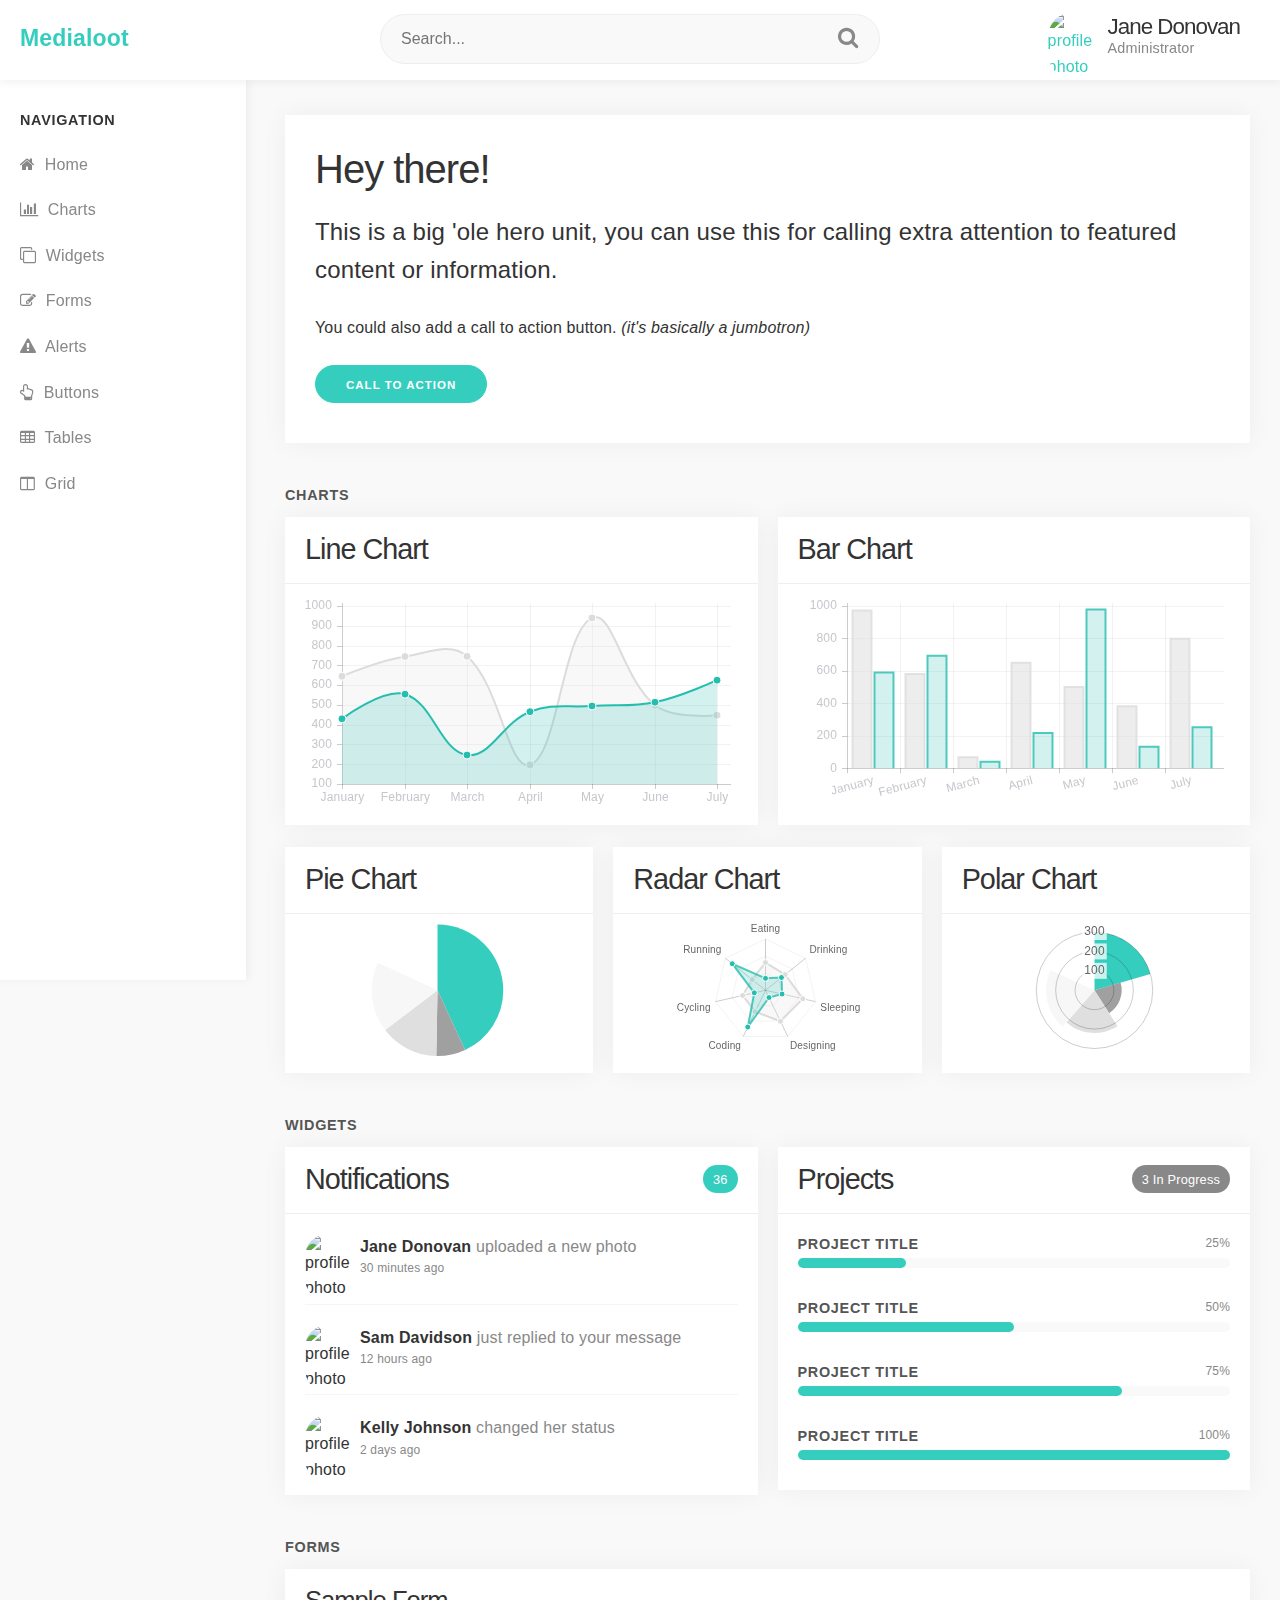
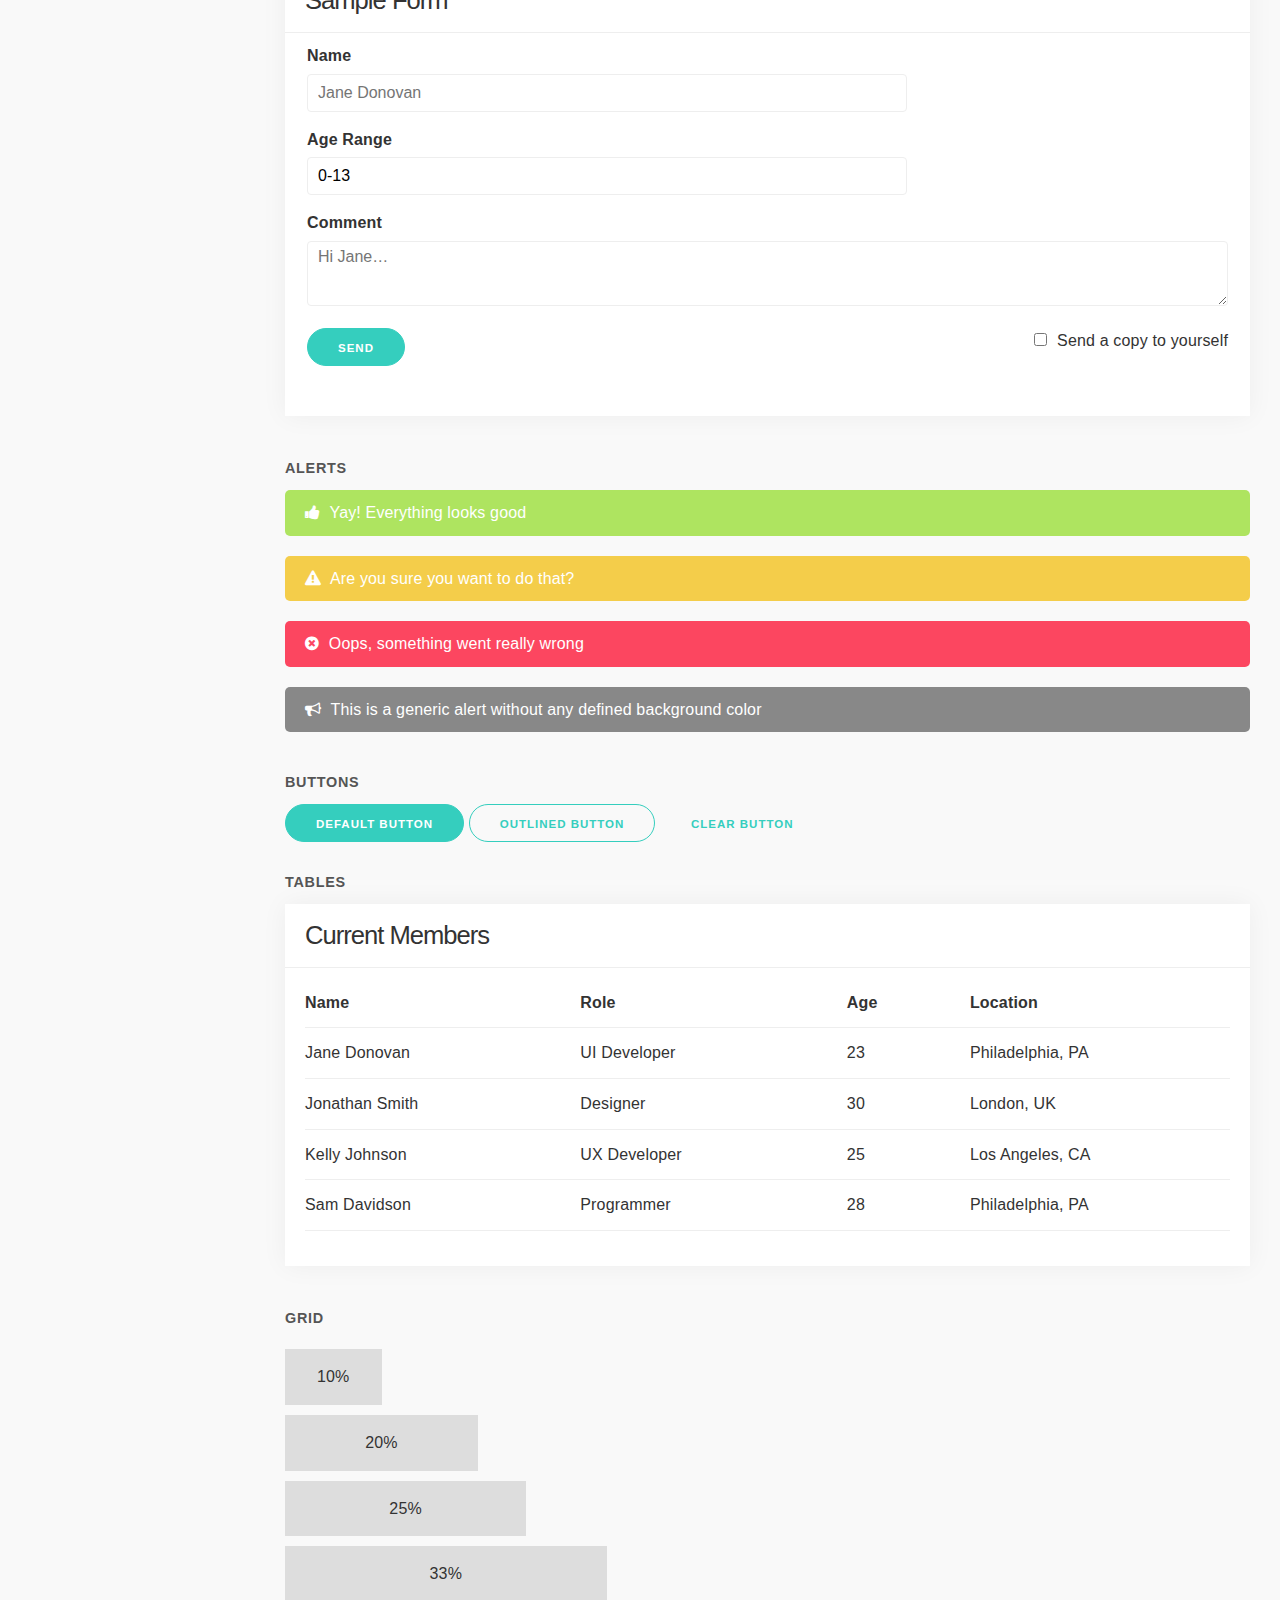
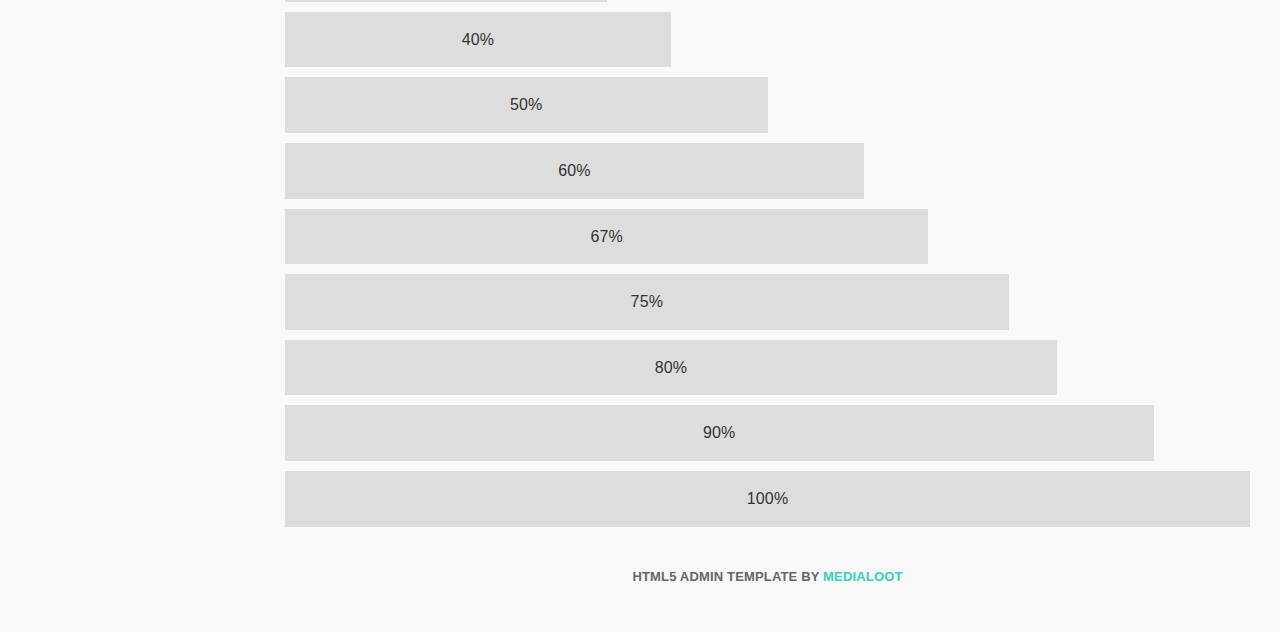
==== src/main/webapp/admin/index.html @ 09a212ef "alterando interface" ====
<!DOCTYPE html>
<html lang="en">
<head>
	<meta charset="utf-8">
	<title>HTML5 Admin Template</title>
	
	<!-- Google Fonts -->
	<link href="https://fonts.googleapis.com/css?family=Montserrat:300,300i,400,400i,500,500i,600,600i,700" rel="stylesheet">
	
	<!-- Template Styles -->
	<link rel="stylesheet" href="css/font-awesome.min.css">
	
	<!-- CSS Reset -->
	<link rel="stylesheet" href="css/normalize.css">
	
	<!-- Milligram CSS minified -->
	<link rel="stylesheet" href="css/milligram.min.css">
	
	<!-- Main Styles -->
	<link rel="stylesheet" href="css/styles.css">
	
	<!--[if lt IE 9]>
	<script src="http://html5shim.googlecode.com/svn/trunk/html5.js"></script>
	<![endif]-->
</head>

<body>
	<div class="navbar">
		<div class="row">
			<div class="column column-30 col-site-title"><a href="#" class="site-title float-left">Medialoot</a></div>
			<div class="column column-40 col-search"><a href="#" class="search-btn fa fa-search"></a>
				<input type="text" name="" value="" placeholder="Search..." />
			</div>
			<div class="column column-30">
				<div class="user-section"><a href="#">
					<img src="http://via.placeholder.com/50x50" alt="profile photo" class="circle float-left profile-photo" width="50" height="auto">
					<div class="username">
						<h4>Jane Donovan</h4>
						<p>Administrator</p>
					</div>
				</a></div>
			</div>
		</div>
	</div>
	<div class="row">
		<div id="sidebar" class="column">
			<h5>Navigation</h5>
			<ul>
				<li><a href="#"><em class="fa fa-home"></em> Home</a></li>
				<li><a href="#charts"><em class="fa fa-bar-chart"></em> Charts</a></li>
				<li><a href="#widgets"><em class="fa fa fa-clone"></em> Widgets</a></li>
				<li><a href="#forms"><em class="fa fa-pencil-square-o"></em> Forms</a></li>
				<li><a href="#alerts"><em class="fa fa-warning"></em> Alerts</a></li>
				<li><a href="#buttons"><em class="fa fa-hand-o-up"></em> Buttons</a></li>
				<li><a href="#tables"><em class="fa fa-table"></em> Tables</a></li>
				<li><a href="#grid"><em class="fa fa-columns"></em> Grid</a></li>
			</ul>
		</div>
		<section id="main-content" class="column column-offset-20">
			<div class="row grid-responsive">
				<div class="column page-heading">
					<div class="large-card">
						<h1>Hey there!</h1>
						<p class="text-large">This is a big 'ole hero unit, you can use this for calling extra attention to featured content or information.</p>
						<p>You could also add a call to action button. <em>(it's basically a jumbotron)</em></p>
						<a class="button">Call to action</a>
					</div>
				</div>
			</div>
			
			<!--Charts-->
			<h5>Charts</h5><a class="anchor" name="charts"></a>
			<div class="row grid-responsive">
				<div class="column column-50">
					<div class="card">
						<div class="card-title">
							<h2>Line Chart</h2>
						</div>
						<div class="card-block">
							<div class="canvas-wrapper">
								<canvas class="chart" id="line-chart" height="auto" width="auto"></canvas>
							</div>
						</div>
					</div>
				</div>
				<div class="column column-50">
					<div class="card">
						<div class="card-title">
							<h2>Bar Chart</h2>
						</div>
						<div class="card-block">
							<div class="canvas-wrapper">
								<canvas class="chart" id="bar-chart" height="auto" width="auto"></canvas>
							</div>
						</div>
					</div>
				</div>
			</div>
			<div class="row grid-responsive">
				<div class="column column-33">
					<div class="card">
						<div class="card-title">
							<h2>Pie Chart</h2>
						</div>
						<div class="card-block">
							<div class="canvas-wrapper">
								<canvas class="chart" id="pie-chart" height="auto" width="auto"></canvas>
							</div>
						</div>
					</div>
				</div>
				<div class="column column-33">
					<div class="card">
						<div class="card-title">
							<h2>Radar Chart</h2>
						</div>
						<div class="card-block">
							<div class="canvas-wrapper">
								<canvas class="chart" id="radar-chart" height="auto" width="auto"></canvas>
							</div>
						</div>
					</div>
				</div>
				<div class="column column-33">
					<div class="card">
						<div class="card-title">
							<h2>Polar Chart</h2>
						</div>
						<div class="card-block">
							<div class="canvas-wrapper">
								<canvas class="chart" id="polar-area-chart" height="auto" width="auto"></canvas>
							</div>
						</div>
					</div>
				</div>
			</div>
			
			<!--Widgets-->
			<h5 class="mt-2">Widgets</h5><a class="anchor" name="widgets"></a>
			<div class="row grid-responsive mt-1">
				<div class="column">
					<div class="card">
						<div class="card-title">
							<h2 class="float-left">Notifications</h2>
							<div class="badge background-primary float-right">36</div>
							<div class="clearfix"></div>
						</div>
						<div class="card-block">
							<div class="mt-1">
								<img src="http://via.placeholder.com/45x45" alt="profile photo" class="circle float-left profile-photo" width="45" height="auto">
								<div class="float-left ml-1">
									<p class="m-0"><strong>Jane Donovan</strong> <span class="text-muted">uploaded a new photo</span></p>
									<p class="text-small text-muted">30 minutes ago</p>
								</div>
								<div class="clearfix"></div>
								<hr class="m-0 mb-2" />
							</div>
							<div class="mt-1">
								<img src="http://via.placeholder.com/45x45" alt="profile photo" class="circle float-left profile-photo" width="45" height="auto">
								<div class="float-left ml-1">
									<p class="m-0"><strong>Sam Davidson</strong> <span class="text-muted">just replied to your message</span></p>
									<p class="text-small text-muted">12 hours ago</p>
								</div>
								<div class="clearfix"></div>
								<hr class="m-0 mb-2" />
							</div>
							<div class="mt-1">
								<img src="http://via.placeholder.com/45x45" alt="profile photo" class="circle float-left profile-photo" width="45" height="auto">
								<div class="float-left ml-1">
									<p class="m-0"><strong>Kelly Johnson</strong> <span class="text-muted">changed her status</span></p>
									<p class="text-small text-muted">2 days ago</p>
								</div>
								<div class="clearfix"></div>
							</div>
						</div>
					</div>
				</div>
				<div class="column">
					<div class="card">
						<div class="card-title">
							<h2 class="float-left">Projects</h2>
							<div class="badge float-right">3 In Progress</div>
							<!--<div class="badge background-success float-right mr-1">5 Complete</div>-->
							<div class="clearfix"></div>
						</div>
						<div class="card-block progress-bars">
							<h5 class="float-left mt-1">Project Title</h5>
							<p class="float-right text-small text-muted mt-1">25%</p>
							<div class="clearfix"></div>
							<div class="progress-bar">
								<div class="progress background-primary" style="width: 25%;"></div>
							</div>
							<h5 class="float-left mt-1">Project Title</h5>
							<p class="float-right text-small text-muted mt-1">50%</p>
							<div class="clearfix"></div>
							<div class="progress-bar">
								<div class="progress background-primary" style="width: 50%;"></div>
							</div>
							<h5 class="float-left mt-1">Project Title</h5>
							<p class="float-right text-small text-muted mt-1">75%</p>
							<div class="clearfix"></div>
							<div class="progress-bar">
								<div class="progress background-primary" style="width: 75%;"></div>
							</div>
							<h5 class="float-left mt-1">Project Title</h5>
							<p class="float-right text-small text-muted mt-1">100%</p>
							<div class="clearfix"></div>
							<div class="progress-bar">
								<div class="progress background-primary" style="width: 100%;"></div>
							</div>
						</div>
					</div>
				</div>
			</div>
			
			<!--Forms-->
			<h5 class="mt-2">Forms</h5><a class="anchor" name="forms"></a>
			<div class="row grid-responsive">
				<div class="column ">
					<div class="card">
						<div class="card-title">
							<h3>Sample Form</h3>
						</div>
						<div class="card-block">
							<form>
								<fieldset>
									<label for="nameField">Name</label>
									<input type="text" placeholder="Jane Donovan" id="nameField">
									<label for="ageRangeField">Age Range</label>
									<select id="ageRangeField">
										<option value="0-13">0-13</option>
										<option value="14-17">14-17</option>
										<option value="18-23">18-23</option>
										<option value="24+">24+</option>
									</select>
									<label for="commentField">Comment</label>
									<textarea placeholder="Hi Jane…" id="commentField"></textarea>
									<div class="float-right">
										<input type="checkbox" id="confirmField">
										<label class="label-inline" for="confirmField">Send a copy to yourself</label>
									</div>
									<input class="button-primary" type="submit" value="Send">
								</fieldset>
							</form>
						</div>
					</div>
				</div>
			</div>
			
			<!--Alerts-->
			<h5 class="mt-2">Alerts</h5><a class="anchor" name="alerts"></a>
			<div class="row grid-responsive">
				<div class="column">
					<div class="alert background-success"><em class="fa fa-thumbs-up"></em> Yay! Everything looks good</div>
					<div class="alert background-warning"><em class="fa fa-warning"></em> Are you sure you want to do that?</div>
					<div class="alert background-danger"><em class="fa fa-times-circle"></em> Oops, something went really wrong</div>
					<div class="alert"><em class="fa fa-bullhorn"></em> This is a generic alert without any defined background color</div>
				</div>
			</div>
			
			<!--Buttons-->
			<h5 class="mt-2">Buttons</h5><a class="anchor" name="buttons"></a>
			<div class="row grid-responsive">
				<div class="column">
					<!-- Default Button -->
					<a class="button" href="#">Default Button</a>
					
					<!-- Outlined Button -->
					<button class="button button-outline">Outlined Button</button>
					
					<!-- Clear Button -->
					<input class="button button-clear" type="submit" value="Clear Button">
				</div>
			</div>
			
			<!--Tables-->
			<h5 class="mt-2">Tables</h5><a class="anchor" name="tables"></a>
			<div class="row grid-responsive">
				<div class="column ">
					<div class="card">
						<div class="card-title">
							<h3>Current Members</h3>
						</div>
						<div class="card-block">
							<table>
								<thead>
									<tr>
										<th>Name</th>
										<th>Role</th>
										<th>Age</th>
										<th>Location</th>
									</tr>
								</thead>
								<tbody>
									<tr>
										<td>Jane Donovan</td>
										<td>UI Developer</td>
										<td>23</td>
										<td>Philadelphia, PA</td>
									</tr>
									<tr>
										<td>Jonathan Smith</td>
										<td>Designer</td>
										<td>30</td>
										<td>London, UK</td>
									</tr>
									<tr>
										<td>Kelly Johnson</td>
										<td>UX Developer</td>
										<td>25</td>
										<td>Los Angeles, CA</td>
									</tr>
									<tr>
										<td>Sam Davidson</td>
										<td>Programmer</td>
										<td>28</td>
										<td>Philadelphia, PA</td>
									</tr>
								</tbody>
							</table>
						</div>
					</div>
				</div>
			</div>
			
			<!--Grid-->
			<h5 class="mt-2">Grid</h5><a class="anchor" name="grid"></a>
			<div class="grid-example mt-2">
				<div class="row">
					<div class="column column-10">10%</div>
				</div>
				<div class="row">
					<div class="column column-20">20%</div>
				</div>
				<div class="row">
					<div class="column column-25">25%</div>
				</div>
				<div class="row">
					<!-- .column-33 or .column-34 both work for 1/3 column width -->
					<div class="column column-33">33%</div>
				</div>
				<div class="row">
					<div class="column column-40">40%</div>
				</div>
				<div class="row">
					<div class="column column-50">50%</div>
				</div>
				<div class="row">
					<div class="column column-60">60%</div>
				</div>
				<div class="row">
					<!-- .column-66 or .column-67 both work for 2/3 column width -->
					<div class="column column-67">67%</div>
				</div>
				<div class="row">
					<div class="column column-75">75%</div>
				</div>
				<div class="row">
					<div class="column column-80">80%</div>
				</div>
				<div class="row">
					<div class="column column-90">90%</div>
				</div>
				<div class="row">
					<div class="column">100%</div>
				</div>
			</div>
			<p class="credit">HTML5 Admin Template by <a href="https://www.medialoot.com">Medialoot</a></p>
		</section>
	</div>
	
	<script src="js/chart.min.js"></script>
	<script src="js/chart-data.js"></script>
	<script>
	window.onload = function () {
		var chart1 = document.getElementById("line-chart").getContext("2d");
		window.myLine = new Chart(chart1).Line(lineChartData, {
		responsive: true,
		scaleLineColor: "rgba(0,0,0,.2)",
		scaleGridLineColor: "rgba(0,0,0,.05)",
		scaleFontColor: "#c5c7cc"
		});
		var chart2 = document.getElementById("bar-chart").getContext("2d");
		window.myBar = new Chart(chart2).Bar(barChartData, {
		responsive: true,
		scaleLineColor: "rgba(0,0,0,.2)",
		scaleGridLineColor: "rgba(0,0,0,.05)",
		scaleFontColor: "#c5c7cc"
		});
		var chart4 = document.getElementById("pie-chart").getContext("2d");
		window.myPie = new Chart(chart4).Pie(pieData, {
		responsive: true,
		segmentShowStroke: false
		});
		var chart5 = document.getElementById("radar-chart").getContext("2d");
		window.myRadarChart = new Chart(chart5).Radar(radarData, {
		responsive: true,
		scaleLineColor: "rgba(0,0,0,.05)",
		angleLineColor: "rgba(0,0,0,.2)"
		});
		var chart6 = document.getElementById("polar-area-chart").getContext("2d");
		window.myPolarAreaChart = new Chart(chart6).PolarArea(polarData, {
		responsive: true,
		scaleLineColor: "rgba(0,0,0,.2)",
		segmentShowStroke: false
		});
	};
	</script>			

</body>
</html>
---- src/main/webapp/admin/css/styles.css ----
body {
  background: #f9f9f9;
  height: 100%;
  width: 100%;
  overflow-x: hidden;
  font-size: 1.6em;
  font-family: "Open Sans", "Helvetica Neue", Helvetica, Arial, sans-serif;
  color: #333; }

h1, h2, h3, h4, h5, h6 {
  font-weight: 500;
  letter-spacing: -.1rem;
  margin-bottom: 2.0rem;
  margin-top: 0; }

h1 {
  font-size: 2.5em; }

h2 {
  font-size: 1.8em; }

h3 {
  font-size: 1.6em; }

h4 {
  font-size: 1.4em; }

h5, h6 {
  color: #555;
  text-transform: uppercase;
  font-size: 0.9em;
  letter-spacing: .05em;
  font-weight: 600;
  margin-bottom: 1rem; }

h6 {
  color: #888;
  font-size: 0.8em; }

p.text-large {
  font-size: 1.5em; }

p.text-small {
  font-size: 0.75em; }

.text-uppercase {
  text-transform: uppercase; }

.text-left {
  text-align: left; }

.text-center {
  text-align: center; }

.text-right {
  text-align: right; }

a {
  color: #35cebe; }

a:focus, a:hover {
  color: #25beae; }

.text-muted {
  color: #888; }

hr {
  border: 0;
  border-top: 0.1rem solid #f4f5f6;
  margin: 3.0rem 0; }

.circle {
  border-radius: 499rem; }

td, th {
  border-bottom: 0.1rem solid #eee; }

/*For demo purposes only*/
a.anchor {
  display: block;
  position: relative;
  top: -140px;
  visibility: hidden; }

.grid-example {
  margin-left: 1rem;
  margin-right: 1rem; }
  .grid-example .column {
    background: #ddd;
    text-align: center;
    padding-top: 15px;
    padding-bottom: 15px;
    margin-bottom: 10px; }

.credit {
  text-align: center;
  margin-top: 30px;
  color: #666;
  font-size: 13px;
  font-weight: bold;
  text-transform: uppercase; }

/*Margins*/
.m-0 {
  margin: 0; }

.mt-1 {
  margin-top: 1rem; }

.mr-1 {
  margin-right: 1rem; }

.mb-1 {
  margin-bottom: 1rem; }

.ml-1 {
  margin-left: 1rem; }

.mt-2 {
  margin-top: 2rem; }

.mr-2 {
  margin-right: 2rem; }

.mb-2 {
  margin-bottom: 2rem; }

.ml-2 {
  margin-left: 2rem; }

.mt-3 {
  margin-top: 3rem; }

.mr-3 {
  margin-right: 3rem; }

.mb-3 {
  margin-bottom: 3rem; }

.ml-3 {
  margin-left: 3rem; }

/*Forms Elements & Buttons*/
input[type='email'], input[type='number'], input[type='password'], input[type='search'], input[type='tel'], input[type='text'], input[type='url'], textarea, select {
  border: 1px solid #f9f9f9 !important; }

input[type='email']:focus, input[type='number']:focus, input[type='password']:focus, input[type='search']:focus, input[type='tel']:focus, input[type='text']:focus, input[type='url']:focus, textarea:focus, select:focus {
  border: 1px solid #35cebe !important; }

.button, button, input[type='button'], input[type='reset'], input[type='submit'] {
  background-color: #35cebe;
  border: 0.1rem solid #35cebe;
  border-radius: 499rem;
  font-size: 1.15rem; }

.button:focus, .button:hover, button:focus, button:hover, input[type='button']:focus, input[type='button']:hover, input[type='reset']:focus, input[type='reset']:hover, input[type='submit']:focus, input[type='submit']:hover {
  background-color: #333;
  border-color: #333;
  color: #fff;
  outline: 0; }

.button[disabled], button[disabled], input[type='button'][disabled], input[type='reset'][disabled], input[type='submit'][disabled] {
  cursor: default;
  opacity: .5; }

.button[disabled]:focus, .button[disabled]:hover, button[disabled]:focus, button[disabled]:hover, input[type='button'][disabled]:focus, input[type='button'][disabled]:hover, input[type='reset'][disabled]:focus, input[type='reset'][disabled]:hover, input[type='submit'][disabled]:focus, input[type='submit'][disabled]:hover {
  background-color: #35cebe;
  border-color: #35cebe; }

.button.button-outline, button.button-outline, input[type='button'].button-outline, input[type='reset'].button-outline, input[type='submit'].button-outline {
  background-color: transparent;
  color: #35cebe; }

.button.button-outline:focus, .button.button-outline:hover, button.button-outline:focus, button.button-outline:hover, input[type='button'].button-outline:focus, input[type='button'].button-outline:hover, input[type='reset'].button-outline:focus, input[type='reset'].button-outline:hover, input[type='submit'].button-outline:focus, input[type='submit'].button-outline:hover {
  background-color: transparent;
  border-color: #333;
  color: #333; }

.button.button-outline[disabled]:focus, .button.button-outline[disabled]:hover, button.button-outline[disabled]:focus, button.button-outline[disabled]:hover, input[type='button'].button-outline[disabled]:focus, input[type='button'].button-outline[disabled]:hover, input[type='reset'].button-outline[disabled]:focus, input[type='reset'].button-outline[disabled]:hover, input[type='submit'].button-outline[disabled]:focus, input[type='submit'].button-outline[disabled]:hover {
  border-color: inherit;
  color: #35cebe; }

.button.button-clear, button.button-clear, input[type='button'].button-clear, input[type='reset'].button-clear, input[type='submit'].button-clear {
  background-color: transparent;
  border-color: transparent;
  color: #35cebe; }

.button.button-clear:focus, .button.button-clear:hover, button.button-clear:focus, button.button-clear:hover, input[type='button'].button-clear:focus, input[type='button'].button-clear:hover, input[type='reset'].button-clear:focus, input[type='reset'].button-clear:hover, input[type='submit'].button-clear:focus, input[type='submit'].button-clear:hover {
  background-color: transparent;
  border-color: transparent;
  color: #333; }

.button.button-clear[disabled]:focus, .button.button-clear[disabled]:hover, button.button-clear[disabled]:focus, button.button-clear[disabled]:hover, input[type='button'].button-clear[disabled]:focus, input[type='button'].button-clear[disabled]:hover, input[type='reset'].button-clear[disabled]:focus, input[type='reset'].button-clear[disabled]:hover, input[type='submit'].button-clear[disabled]:focus, input[type='submit'].button-clear[disabled]:hover {
  color: #35cebe; }

input[type='email'], input[type='number'], input[type='password'], input[type='search'], input[type='tel'], input[type='text'], input[type='url'], textarea, select {
  border: 0.1rem solid #eee !important;
  border-radius: .4rem;
  box-shadow: none; }

input[type='email'], input[type='number'], input[type='password'], input[type='search'], input[type='tel'], input[type='text'], input[type='url'], select {
  max-width: 60rem; }

input[type='email']:focus, input[type='number']:focus, input[type='password']:focus, input[type='search']:focus, input[type='tel']:focus, input[type='text']:focus, input[type='url']:focus, textarea:focus, select:focus {
  border-color: #35cebe;
  outline: 0; }

select {
  background: url('data:image/svg+xml;utf8,<svg xmlns="http://www.w3.org/2000/svg" height="14" viewBox="0 0 29 14" width="29"><path fill="#eeeeee" d="M9.37727 3.625l5.08154 6.93523L19.54036 3.625"/></svg>') center right no-repeat;
  padding-right: 3.0rem; }

select:focus {
  background-image: url('data:image/svg+xml;utf8,<svg xmlns="http://www.w3.org/2000/svg" height="14" viewBox="0 0 29 14" width="29"><path fill="#f02563" d="M9.37727 3.625l5.08154 6.93523L19.54036 3.625"/></svg>'); }

.navbar {
  position: fixed;
  z-index: 1;
  width: 100%;
  background: #fff;
  height: 80px;
  padding: 20px 0;
  box-shadow: 0px 3px 8px rgba(0, 0, 0, 0.05); }
  .navbar a.site-title {
    color: #222;
    color: #35cebe;
    font-size: 2.3rem;
    font-weight: bold;
    display: block;
    margin: 0 20px 10px 20px; }
  .navbar .col-search {
    position: relative; }
    .navbar .col-search .search-btn {
      font-size: 22px;
      color: #888;
      position: absolute;
      top: 6px;
      right: 42px; }
    .navbar .col-search .search-btn:hover {
      color: #333; }
  .navbar input[type=text] {
    margin-top: -.6rem;
    margin-left: -1rem;
    padding-left: 2rem;
    background: #f9f9f9;
    border-radius: 499rem;
    border: none;
    height: 50px; }

#sidebar {
  position: fixed;
  z-index: 0;
  width: 20% !important;
  background: #fff;
  padding: 10px 30px !important;
  box-shadow: 3px 0px 8px rgba(0, 0, 0, 0.05);
  margin-top: 80px;
  height: 100%; }
  #sidebar h1, #sidebar h2, #sidebar h3, #sidebar h4, #sidebar h5, #sidebar h6 {
    color: #333;
    margin-top: 20px;
    margin-bottom: 0; }
  #sidebar ul {
    margin-top: 10px;
    margin-left: -20px;
    margin-right: -30px; }
    #sidebar ul li {
      list-style: none;
      margin: 0;
      padding: 0; }
      #sidebar ul li a {
        display: block;
        padding: 10px 20px;
        color: #888; }
        #sidebar ul li a .fa {
          margin-right: 5px; }
      #sidebar ul li a:hover {
        color: #35cebe;
        background-color: #f9f9f9; }

#main-content {
  width: 80% !important;
  padding: 20px 3.5rem !important;
  margin-top: 95px;
  margin-right: 12px; }
  #main-content .page-heading {
    margin-bottom: 20px; }

.card {
  background: #fff;
  box-shadow: 0px 0px 25px rgba(0, 0, 0, 0.05);
  margin-bottom: 2.2rem; }
  .card .canvas-wrapper {
    width: 98%; }
  .card .card-title {
    border-bottom: 1px solid #eee;
    padding: 15px 20px; }
    .card .card-title h1, .card .card-title h2, .card .card-title h3, .card .card-title h4, .card .card-title h5, .card .card-title h6 {
      margin: 0;
      padding: 0; }
    .card .card-title .badge {
      margin-top: 3px; }
  .card .card-block {
    padding: 10px 20px; }

.large-card {
  background: #fff;
  padding: 30px;
  box-shadow: 0px 0px 25px rgba(0, 0, 0, 0.05);
  margin-bottom: 2.2rem; }

.user-section {
  margin-top: -8px;
  margin-right: 40px; }
  .user-section a {
    float: right; }
  .user-section img {
    margin-right: 10px;
    float: left; }
  .user-section .username {
    color: #333;
    float: right;
    text-align: left; }
    .user-section .username h4 {
      margin-bottom: -.5rem; }
    .user-section .username p {
      color: #888;
      font-size: .9em; }

.alert {
  padding: 10px 20px;
  border-radius: .5rem;
  margin-bottom: 20px;
  color: #fff;
  background-color: #888; }
  .alert .fa {
    margin-right: 5px; }

.badge {
  padding: 5px 10px;
  border-radius: 499px;
  color: #fff;
  font-size: .8em;
  height: 28px;
  min-width: 28px;
  text-align: center;
  background-color: #888; }

.background-primary {
  background: #35cebe; }

.background-success {
  background: #aee460; }

.background-warning {
  background: #f4cd4a; }

.background-danger {
  background: #fc4660; }

.progress-bar {
  display: block;
  background: #f9f9f9;
  height: 10px;
  border-radius: 499rem;
  margin-bottom: 20px;
  margin-top: -20px; }
  .progress-bar .progress {
    display: block;
    height: 10px;
    border-radius: 499rem; }

/* Mobile */
@media (max-width: 640px) {
  .row, .row.grid-responsive {
    flex-direction: column; }

  .row.grid-responsive .column,
  .row.grid-responsive .column.column-10,
  .row.grid-responsive .column.column-20,
  .row.grid-responsive .column.column-25,
  .row.grid-responsive .column.column-33,
  .row.grid-responsive .column.column-40,
  .row.grid-responsive .column.column-50,
  .row.grid-responsive .column.column-60,
  .row.grid-responsive .column.column-66,
  .row.grid-responsive .column.column-67,
  .row.grid-responsive .column.column-75,
  .row.grid-responsive .column.column-80,
  .row.grid-responsive .column.column-90,
  .row.grid-responsive .column.column-100 {
    display: block;
    width: 100%;
    max-width: 100%; }

  .navbar {
    height: auto;
    position: static; }
    .navbar .user-section {
      text-align: left; }
    .navbar .row .column,
    .navbar .row .column.column-10,
    .navbar .row .column.column-20,
    .navbar .row .column.column-25,
    .navbar .row .column.column-33,
    .navbar .row .column.column-40,
    .navbar .row .column.column-50,
    .navbar .row .column.column-60,
    .navbar .row .column.column-66,
    .navbar .row .column.column-67,
    .navbar .row .column.column-75,
    .navbar .row .column.column-80,
    .navbar .row .column.column-90,
    .navbar .row .column.column-100 {
      width: 100%;
      max-width: 100%;
      padding: 0 20px; }
    .navbar a.site-title {
      margin-left: 0; }
    .navbar .col-search .search-btn {
      top: 12px; }
    .navbar input[type=text] {
      margin: 0; }

  #sidebar {
    position: static;
    width: 100% !important;
    padding: 10px 20px !important;
    margin: 0;
    height: auto;
    left: 0; }

  #main-content {
    width: 100% !important;
    display: block !important;
    margin: 0;
    padding: 1.5rem !important; }

  .card .card-title, .card .card-block {
    padding: 10px 15px; }

  .user-section {
    display: none; } }
/* Tablet */
@media (min-width: 640px) and (max-width: 768px) {
  #sidebar {
    width: 30% !important; }

  #main-content {
    width: 70% !important;
    margin-left: 30%; }

  .navbar .row .column,
  .navbar .row .column.column-10,
  .navbar .row .column.column-20,
  .navbar .row .column.column-25,
  .navbar .row .column.column-33,
  .navbar .row .column.column-40,
  .navbar .row .column.column-50,
  .navbar .row .column.column-60,
  .navbar .row .column.column-66,
  .navbar .row .column.column-67,
  .navbar .row .column.column-75,
  .navbar .row .column.column-80,
  .navbar .row .column.column-90,
  .navbar .row .column.column-100 {
    width: 50%;
    max-width: 50%; }
  .navbar .site-title {
    font-size: 18px !important;
    padding-top: 5px; }

  .row.grid-responsive {
    flex-direction: column; }

  .row.grid-responsive .column,
  .row.grid-responsive .column.column-10,
  .row.grid-responsive .column.column-20,
  .row.grid-responsive .column.column-25,
  .row.grid-responsive .column.column-33,
  .row.grid-responsive .column.column-40,
  .row.grid-responsive .column.column-50,
  .row.grid-responsive .column.column-60,
  .row.grid-responsive .column.column-66,
  .row.grid-responsive .column.column-67,
  .row.grid-responsive .column.column-75,
  .row.grid-responsive .column.column-80,
  .row.grid-responsive .column.column-90,
  .row.grid-responsive .column.column-100 {
    display: block;
    width: 100%;
    max-width: 100%; }

  .card .canvas-wrapper {
    width: 90%; }

  .user-section {
    margin-right: 20px; }
    .user-section .username {
      display: none; } }
@media (min-width: 768px) and (max-width: 960px) {
  .row.grid-responsive {
    flex-direction: column; }

  .row.grid-responsive .column,
  .row.grid-responsive .column.column-10,
  .row.grid-responsive .column.column-20,
  .row.grid-responsive .column.column-25,
  .row.grid-responsive .column.column-33,
  .row.grid-responsive .column.column-40,
  .row.grid-responsive .column.column-50,
  .row.grid-responsive .column.column-60,
  .row.grid-responsive .column.column-66,
  .row.grid-responsive .column.column-67,
  .row.grid-responsive .column.column-75,
  .row.grid-responsive .column.column-80,
  .row.grid-responsive .column.column-90,
  .row.grid-responsive .column.column-100 {
    display: block;
    width: 100%;
    max-width: 100%; }

  #sidebar {
    width: 30% !important; }

  #main-content {
    width: 70% !important;
    margin-left: 30%; }

  .card .canvas-wrapper {
    width: 95%; }

  .user-section {
    margin-right: 20px; }
    .user-section .username {
      display: none; } }
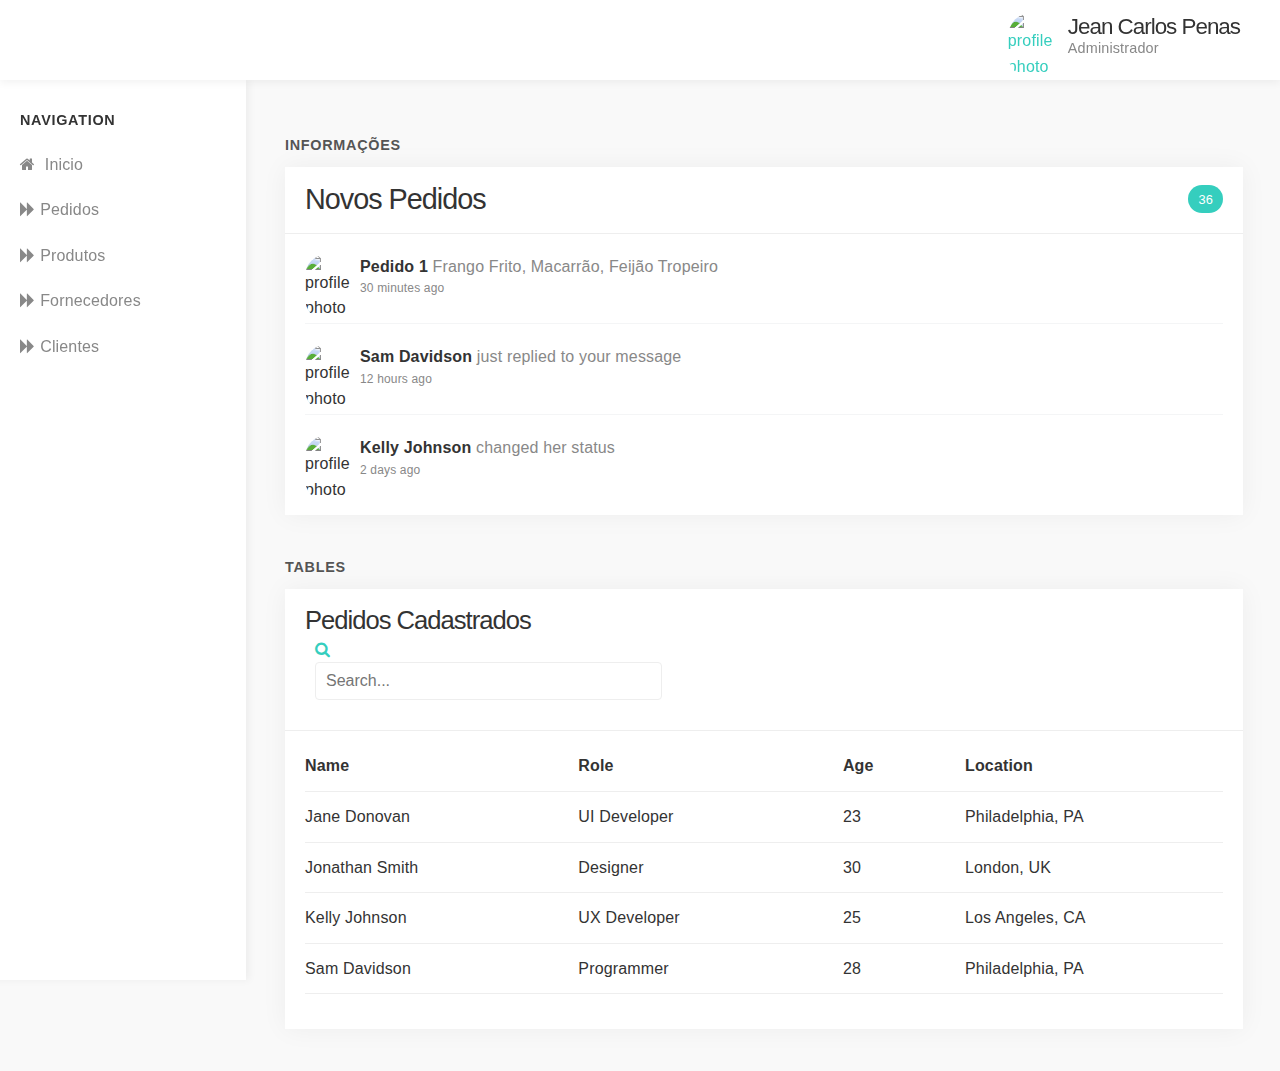
==== commit e6e883d3: "alteração de template" ====
--- a/src/main/webapp/admin/index.html
+++ b/src/main/webapp/admin/index.html
@@ -1,411 +1,412 @@
 <!DOCTYPE html>
 <html lang="en">
-<head>
-	<meta charset="utf-8">
-	<title>HTML5 Admin Template</title>
-	
-	<!-- Google Fonts -->
-	<link href="https://fonts.googleapis.com/css?family=Montserrat:300,300i,400,400i,500,500i,600,600i,700" rel="stylesheet">
-	
-	<!-- Template Styles -->
-	<link rel="stylesheet" href="css/font-awesome.min.css">
-	
-	<!-- CSS Reset -->
-	<link rel="stylesheet" href="css/normalize.css">
-	
-	<!-- Milligram CSS minified -->
-	<link rel="stylesheet" href="css/milligram.min.css">
-	
-	<!-- Main Styles -->
-	<link rel="stylesheet" href="css/styles.css">
-	
-	<!--[if lt IE 9]>
-	<script src="http://html5shim.googlecode.com/svn/trunk/html5.js"></script>
-	<![endif]-->
-</head>
-
-<body>
-	<div class="navbar">
-		<div class="row">
-			<div class="column column-30 col-site-title"><a href="#" class="site-title float-left">Medialoot</a></div>
-			<div class="column column-40 col-search"><a href="#" class="search-btn fa fa-search"></a>
-				<input type="text" name="" value="" placeholder="Search..." />
-			</div>
-			<div class="column column-30">
-				<div class="user-section"><a href="#">
-					<img src="http://via.placeholder.com/50x50" alt="profile photo" class="circle float-left profile-photo" width="50" height="auto">
-					<div class="username">
-						<h4>Jane Donovan</h4>
-						<p>Administrator</p>
-					</div>
-				</a></div>
-			</div>
-		</div>
-	</div>
-	<div class="row">
-		<div id="sidebar" class="column">
-			<h5>Navigation</h5>
-			<ul>
-				<li><a href="#"><em class="fa fa-home"></em> Home</a></li>
-				<li><a href="#charts"><em class="fa fa-bar-chart"></em> Charts</a></li>
-				<li><a href="#widgets"><em class="fa fa fa-clone"></em> Widgets</a></li>
-				<li><a href="#forms"><em class="fa fa-pencil-square-o"></em> Forms</a></li>
-				<li><a href="#alerts"><em class="fa fa-warning"></em> Alerts</a></li>
-				<li><a href="#buttons"><em class="fa fa-hand-o-up"></em> Buttons</a></li>
-				<li><a href="#tables"><em class="fa fa-table"></em> Tables</a></li>
-				<li><a href="#grid"><em class="fa fa-columns"></em> Grid</a></li>
-			</ul>
-		</div>
-		<section id="main-content" class="column column-offset-20">
-			<div class="row grid-responsive">
-				<div class="column page-heading">
-					<div class="large-card">
-						<h1>Hey there!</h1>
-						<p class="text-large">This is a big 'ole hero unit, you can use this for calling extra attention to featured content or information.</p>
-						<p>You could also add a call to action button. <em>(it's basically a jumbotron)</em></p>
-						<a class="button">Call to action</a>
-					</div>
-				</div>
-			</div>
-			
-			<!--Charts-->
-			<h5>Charts</h5><a class="anchor" name="charts"></a>
-			<div class="row grid-responsive">
-				<div class="column column-50">
-					<div class="card">
-						<div class="card-title">
-							<h2>Line Chart</h2>
-						</div>
-						<div class="card-block">
-							<div class="canvas-wrapper">
-								<canvas class="chart" id="line-chart" height="auto" width="auto"></canvas>
-							</div>
-						</div>
-					</div>
-				</div>
-				<div class="column column-50">
-					<div class="card">
-						<div class="card-title">
-							<h2>Bar Chart</h2>
-						</div>
-						<div class="card-block">
-							<div class="canvas-wrapper">
-								<canvas class="chart" id="bar-chart" height="auto" width="auto"></canvas>
-							</div>
-						</div>
-					</div>
-				</div>
-			</div>
-			<div class="row grid-responsive">
-				<div class="column column-33">
-					<div class="card">
-						<div class="card-title">
-							<h2>Pie Chart</h2>
-						</div>
-						<div class="card-block">
-							<div class="canvas-wrapper">
-								<canvas class="chart" id="pie-chart" height="auto" width="auto"></canvas>
-							</div>
-						</div>
-					</div>
-				</div>
-				<div class="column column-33">
-					<div class="card">
-						<div class="card-title">
-							<h2>Radar Chart</h2>
-						</div>
-						<div class="card-block">
-							<div class="canvas-wrapper">
-								<canvas class="chart" id="radar-chart" height="auto" width="auto"></canvas>
-							</div>
-						</div>
-					</div>
-				</div>
-				<div class="column column-33">
-					<div class="card">
-						<div class="card-title">
-							<h2>Polar Chart</h2>
-						</div>
-						<div class="card-block">
-							<div class="canvas-wrapper">
-								<canvas class="chart" id="polar-area-chart" height="auto" width="auto"></canvas>
-							</div>
-						</div>
-					</div>
-				</div>
-			</div>
-			
-			<!--Widgets-->
-			<h5 class="mt-2">Widgets</h5><a class="anchor" name="widgets"></a>
-			<div class="row grid-responsive mt-1">
-				<div class="column">
-					<div class="card">
-						<div class="card-title">
-							<h2 class="float-left">Notifications</h2>
-							<div class="badge background-primary float-right">36</div>
-							<div class="clearfix"></div>
-						</div>
-						<div class="card-block">
-							<div class="mt-1">
-								<img src="http://via.placeholder.com/45x45" alt="profile photo" class="circle float-left profile-photo" width="45" height="auto">
-								<div class="float-left ml-1">
-									<p class="m-0"><strong>Jane Donovan</strong> <span class="text-muted">uploaded a new photo</span></p>
-									<p class="text-small text-muted">30 minutes ago</p>
-								</div>
-								<div class="clearfix"></div>
-								<hr class="m-0 mb-2" />
-							</div>
-							<div class="mt-1">
-								<img src="http://via.placeholder.com/45x45" alt="profile photo" class="circle float-left profile-photo" width="45" height="auto">
-								<div class="float-left ml-1">
-									<p class="m-0"><strong>Sam Davidson</strong> <span class="text-muted">just replied to your message</span></p>
-									<p class="text-small text-muted">12 hours ago</p>
-								</div>
-								<div class="clearfix"></div>
-								<hr class="m-0 mb-2" />
-							</div>
-							<div class="mt-1">
-								<img src="http://via.placeholder.com/45x45" alt="profile photo" class="circle float-left profile-photo" width="45" height="auto">
-								<div class="float-left ml-1">
-									<p class="m-0"><strong>Kelly Johnson</strong> <span class="text-muted">changed her status</span></p>
-									<p class="text-small text-muted">2 days ago</p>
-								</div>
-								<div class="clearfix"></div>
-							</div>
-						</div>
-					</div>
-				</div>
-				<div class="column">
-					<div class="card">
-						<div class="card-title">
-							<h2 class="float-left">Projects</h2>
-							<div class="badge float-right">3 In Progress</div>
-							<!--<div class="badge background-success float-right mr-1">5 Complete</div>-->
-							<div class="clearfix"></div>
-						</div>
-						<div class="card-block progress-bars">
-							<h5 class="float-left mt-1">Project Title</h5>
-							<p class="float-right text-small text-muted mt-1">25%</p>
-							<div class="clearfix"></div>
-							<div class="progress-bar">
-								<div class="progress background-primary" style="width: 25%;"></div>
-							</div>
-							<h5 class="float-left mt-1">Project Title</h5>
-							<p class="float-right text-small text-muted mt-1">50%</p>
-							<div class="clearfix"></div>
-							<div class="progress-bar">
-								<div class="progress background-primary" style="width: 50%;"></div>
-							</div>
-							<h5 class="float-left mt-1">Project Title</h5>
-							<p class="float-right text-small text-muted mt-1">75%</p>
-							<div class="clearfix"></div>
-							<div class="progress-bar">
-								<div class="progress background-primary" style="width: 75%;"></div>
-							</div>
-							<h5 class="float-left mt-1">Project Title</h5>
-							<p class="float-right text-small text-muted mt-1">100%</p>
-							<div class="clearfix"></div>
-							<div class="progress-bar">
-								<div class="progress background-primary" style="width: 100%;"></div>
-							</div>
-						</div>
-					</div>
-				</div>
-			</div>
-			
-			<!--Forms-->
-			<h5 class="mt-2">Forms</h5><a class="anchor" name="forms"></a>
-			<div class="row grid-responsive">
-				<div class="column ">
-					<div class="card">
-						<div class="card-title">
-							<h3>Sample Form</h3>
-						</div>
-						<div class="card-block">
-							<form>
-								<fieldset>
-									<label for="nameField">Name</label>
-									<input type="text" placeholder="Jane Donovan" id="nameField">
-									<label for="ageRangeField">Age Range</label>
-									<select id="ageRangeField">
-										<option value="0-13">0-13</option>
-										<option value="14-17">14-17</option>
-										<option value="18-23">18-23</option>
-										<option value="24+">24+</option>
-									</select>
-									<label for="commentField">Comment</label>
-									<textarea placeholder="Hi Jane…" id="commentField"></textarea>
-									<div class="float-right">
-										<input type="checkbox" id="confirmField">
-										<label class="label-inline" for="confirmField">Send a copy to yourself</label>
-									</div>
-									<input class="button-primary" type="submit" value="Send">
-								</fieldset>
-							</form>
-						</div>
-					</div>
-				</div>
-			</div>
-			
-			<!--Alerts-->
-			<h5 class="mt-2">Alerts</h5><a class="anchor" name="alerts"></a>
-			<div class="row grid-responsive">
-				<div class="column">
-					<div class="alert background-success"><em class="fa fa-thumbs-up"></em> Yay! Everything looks good</div>
-					<div class="alert background-warning"><em class="fa fa-warning"></em> Are you sure you want to do that?</div>
-					<div class="alert background-danger"><em class="fa fa-times-circle"></em> Oops, something went really wrong</div>
-					<div class="alert"><em class="fa fa-bullhorn"></em> This is a generic alert without any defined background color</div>
-				</div>
-			</div>
-			
-			<!--Buttons-->
-			<h5 class="mt-2">Buttons</h5><a class="anchor" name="buttons"></a>
-			<div class="row grid-responsive">
-				<div class="column">
-					<!-- Default Button -->
-					<a class="button" href="#">Default Button</a>
-					
-					<!-- Outlined Button -->
-					<button class="button button-outline">Outlined Button</button>
-					
-					<!-- Clear Button -->
-					<input class="button button-clear" type="submit" value="Clear Button">
-				</div>
-			</div>
-			
-			<!--Tables-->
-			<h5 class="mt-2">Tables</h5><a class="anchor" name="tables"></a>
-			<div class="row grid-responsive">
-				<div class="column ">
-					<div class="card">
-						<div class="card-title">
-							<h3>Current Members</h3>
-						</div>
-						<div class="card-block">
-							<table>
-								<thead>
-									<tr>
-										<th>Name</th>
-										<th>Role</th>
-										<th>Age</th>
-										<th>Location</th>
-									</tr>
-								</thead>
-								<tbody>
-									<tr>
-										<td>Jane Donovan</td>
-										<td>UI Developer</td>
-										<td>23</td>
-										<td>Philadelphia, PA</td>
-									</tr>
-									<tr>
-										<td>Jonathan Smith</td>
-										<td>Designer</td>
-										<td>30</td>
-										<td>London, UK</td>
-									</tr>
-									<tr>
-										<td>Kelly Johnson</td>
-										<td>UX Developer</td>
-										<td>25</td>
-										<td>Los Angeles, CA</td>
-									</tr>
-									<tr>
-										<td>Sam Davidson</td>
-										<td>Programmer</td>
-										<td>28</td>
-										<td>Philadelphia, PA</td>
-									</tr>
-								</tbody>
-							</table>
-						</div>
-					</div>
-				</div>
-			</div>
-			
-			<!--Grid-->
-			<h5 class="mt-2">Grid</h5><a class="anchor" name="grid"></a>
-			<div class="grid-example mt-2">
-				<div class="row">
-					<div class="column column-10">10%</div>
-				</div>
-				<div class="row">
-					<div class="column column-20">20%</div>
-				</div>
-				<div class="row">
-					<div class="column column-25">25%</div>
-				</div>
-				<div class="row">
-					<!-- .column-33 or .column-34 both work for 1/3 column width -->
-					<div class="column column-33">33%</div>
-				</div>
-				<div class="row">
-					<div class="column column-40">40%</div>
-				</div>
-				<div class="row">
-					<div class="column column-50">50%</div>
-				</div>
-				<div class="row">
-					<div class="column column-60">60%</div>
-				</div>
-				<div class="row">
-					<!-- .column-66 or .column-67 both work for 2/3 column width -->
-					<div class="column column-67">67%</div>
-				</div>
-				<div class="row">
-					<div class="column column-75">75%</div>
-				</div>
-				<div class="row">
-					<div class="column column-80">80%</div>
-				</div>
-				<div class="row">
-					<div class="column column-90">90%</div>
-				</div>
-				<div class="row">
-					<div class="column">100%</div>
-				</div>
-			</div>
-			<p class="credit">HTML5 Admin Template by <a href="https://www.medialoot.com">Medialoot</a></p>
-		</section>
-	</div>
-	
-	<script src="js/chart.min.js"></script>
-	<script src="js/chart-data.js"></script>
-	<script>
-	window.onload = function () {
-		var chart1 = document.getElementById("line-chart").getContext("2d");
-		window.myLine = new Chart(chart1).Line(lineChartData, {
-		responsive: true,
-		scaleLineColor: "rgba(0,0,0,.2)",
-		scaleGridLineColor: "rgba(0,0,0,.05)",
-		scaleFontColor: "#c5c7cc"
-		});
-		var chart2 = document.getElementById("bar-chart").getContext("2d");
-		window.myBar = new Chart(chart2).Bar(barChartData, {
-		responsive: true,
-		scaleLineColor: "rgba(0,0,0,.2)",
-		scaleGridLineColor: "rgba(0,0,0,.05)",
-		scaleFontColor: "#c5c7cc"
-		});
-		var chart4 = document.getElementById("pie-chart").getContext("2d");
-		window.myPie = new Chart(chart4).Pie(pieData, {
-		responsive: true,
-		segmentShowStroke: false
-		});
-		var chart5 = document.getElementById("radar-chart").getContext("2d");
-		window.myRadarChart = new Chart(chart5).Radar(radarData, {
-		responsive: true,
-		scaleLineColor: "rgba(0,0,0,.05)",
-		angleLineColor: "rgba(0,0,0,.2)"
-		});
-		var chart6 = document.getElementById("polar-area-chart").getContext("2d");
-		window.myPolarAreaChart = new Chart(chart6).PolarArea(polarData, {
-		responsive: true,
-		scaleLineColor: "rgba(0,0,0,.2)",
-		segmentShowStroke: false
-		});
-	};
-	</script>			
-
-</body>
+    <head>
+        <meta charset="utf-8">
+        <title>SISTEX</title>
+
+        <!-- Google Fonts -->
+        <link href="https://fonts.googleapis.com/css?family=Montserrat:300,300i,400,400i,500,500i,600,600i,700" rel="stylesheet">
+
+        <!-- Template Styles -->
+        <link rel="stylesheet" href="css/font-awesome.min.css">
+
+        <!-- CSS Reset -->
+        <link rel="stylesheet" href="css/normalize.css">
+
+        <!-- Milligram CSS minified -->
+        <link rel="stylesheet" href="css/milligram.min.css">
+
+        <!-- Main Styles -->
+        <link rel="stylesheet" href="css/styles.css">
+
+        <!--[if lt IE 9]>
+        <script src="http://html5shim.googlecode.com/svn/trunk/html5.js"></script>
+        <![endif]-->
+    </head>
+
+    <body>
+        <div class="navbar">
+            <div class="row">
+<!--                <div class="column column-30 col-site-title"><a href="#" class="site-title float-left">Medialoot</a></div>
+                <div class="column column-40 col-search"><a href="#" class="search-btn fa fa-search"></a>
+                    <input type="text" name="" value="" placeholder="Search..." />
+                </div>-->
+                <div class="column column-30">
+                    <div class="user-section"><a href="#">
+                            <img src="http://via.placeholder.com/50x50" alt="profile photo" class="circle float-left profile-photo" width="50" height="auto">
+                            <div class="username">
+                                <h4>Jean Carlos Penas</h4>
+                                <p>Administrador</p>
+                            </div>
+                        </a></div>
+                </div>
+            </div>
+        </div>
+        <div class="row">
+            <div id="sidebar" class="column">
+                <h5>Navigation</h5>
+                <ul>
+                    <li><a href="#"><em class="fa fa-home"></em> Inicio</a></li>
+
+                    <li><a href="#tables"><em class="fa fa-forward"></em>Pedidos</a></li>
+                    <li><a href="#grid"><em class="fa fa-forward"></em>Produtos</a></li>
+                    <li><a href="#tables"><em class="fa fa-forward"></em>Fornecedores</a></li>
+                    <li><a href="#grid"><em class="fa fa-forward"></em>Clientes</a></li>
+                </ul>
+            </div>
+            <section id="main-content" class="column column-offset-20">
+                <!--                <div class="row grid-responsive">
+                                    <div class="column page-heading">
+                                        <div class="large-card">
+                                            <h1>Hey there!</h1>
+                                            <p class="text-large">This is a big 'ole hero unit, you can use this for calling extra attention to featured content or information.</p>
+                                            <p>You could also add a call to action button. <em>(it's basically a jumbotron)</em></p>
+                                            <a class="button">Call to action</a>
+                                        </div>
+                                    </div>
+                                </div>-->
+
+                <!--Charts-->
+                <!--                <h5>Charts</h5><a class="anchor" name="charts"></a>
+                                <div class="row grid-responsive">
+                                    <div class="column column-50">
+                                        <div class="card">
+                                            <div class="card-title">
+                                                <h2>Line Chart</h2>
+                                            </div>
+                                            <div class="card-block">
+                                                <div class="canvas-wrapper">
+                                                    <canvas class="chart" id="line-chart" height="auto" width="auto"></canvas>
+                                                </div>
+                                            </div>
+                                        </div>
+                                    </div>
+                                    <div class="column column-50">
+                                        <div class="card">
+                                            <div class="card-title">
+                                                <h2>Bar Chart</h2>
+                                            </div>
+                                            <div class="card-block">
+                                                <div class="canvas-wrapper">
+                                                    <canvas class="chart" id="bar-chart" height="auto" width="auto"></canvas>
+                                                </div>
+                                            </div>
+                                        </div>
+                                    </div>
+                                </div>
+                                <div class="row grid-responsive">
+                                    <div class="column column-33">
+                                        <div class="card">
+                                            <div class="card-title">
+                                                <h2>Pie Chart</h2>
+                                            </div>
+                                            <div class="card-block">
+                                                <div class="canvas-wrapper">
+                                                    <canvas class="chart" id="pie-chart" height="auto" width="auto"></canvas>
+                                                </div>
+                                            </div>
+                                        </div>
+                                    </div>
+                                    <div class="column column-33">
+                                        <div class="card">
+                                            <div class="card-title">
+                                                <h2>Radar Chart</h2>
+                                            </div>
+                                            <div class="card-block">
+                                                <div class="canvas-wrapper">
+                                                    <canvas class="chart" id="radar-chart" height="auto" width="auto"></canvas>
+                                                </div>
+                                            </div>
+                                        </div>
+                                    </div>
+                                    <div class="column column-33">
+                                        <div class="card">
+                                            <div class="card-title">
+                                                <h2>Polar Chart</h2>
+                                            </div>
+                                            <div class="card-block">
+                                                <div class="canvas-wrapper">
+                                                    <canvas class="chart" id="polar-area-chart" height="auto" width="auto"></canvas>
+                                                </div>
+                                            </div>
+                                        </div>
+                                    </div>
+                                </div>-->
+
+                <!--Widgets-->
+                <h5 class="mt-2">Informações</h5><a class="anchor" name="widgets"></a>
+                <div class="row grid-responsive mt-1">
+                    <div class="column">
+                        <div class="card">
+                            <div class="card-title">
+                                <h2 class="float-left">Novos Pedidos</h2>
+                                <div class="badge background-primary float-right">36</div>
+                                <div class="clearfix"></div>
+                            </div>
+                            <div class="card-block">
+                                <div class="mt-1">
+                                    <img src="http://via.placeholder.com/45x45" alt="profile photo" class="circle float-left profile-photo" width="45" height="auto">
+                                    <div class="float-left ml-1">
+                                        <p class="m-0"><strong>Pedido 1</strong> <span class="text-muted">Frango Frito, Macarrão, Feijão Tropeiro</span></p>
+                                        <p class="text-small text-muted">30 minutes ago</p>
+                                    </div>
+                                    <div class="clearfix"></div>
+                                    <hr class="m-0 mb-2" />
+                                </div>
+                                <div class="mt-1">
+                                    <img src="http://via.placeholder.com/45x45" alt="profile photo" class="circle float-left profile-photo" width="45" height="auto">
+                                    <div class="float-left ml-1">
+                                        <p class="m-0"><strong>Sam Davidson</strong> <span class="text-muted">just replied to your message</span></p>
+                                        <p class="text-small text-muted">12 hours ago</p>
+                                    </div>
+                                    <div class="clearfix"></div>
+                                    <hr class="m-0 mb-2" />
+                                </div>
+                                <div class="mt-1">
+                                    <img src="http://via.placeholder.com/45x45" alt="profile photo" class="circle float-left profile-photo" width="45" height="auto">
+                                    <div class="float-left ml-1">
+                                        <p class="m-0"><strong>Kelly Johnson</strong> <span class="text-muted">changed her status</span></p>
+                                        <p class="text-small text-muted">2 days ago</p>
+                                    </div>
+                                    <div class="clearfix"></div>
+                                </div>
+                            </div>
+                        </div>
+                    </div>
+                    <!--                    <div class="column">
+                                            <div class="card">
+                                                <div class="card-title">
+                                                    <h2 class="float-left">Projects</h2>
+                                                    <div class="badge float-right">3 In Progress</div>
+                                                    <div class="badge background-success float-right mr-1">5 Complete</div>
+                                                    <div class="clearfix"></div>
+                                                </div>
+                                                <div class="card-block progress-bars">
+                                                    <h5 class="float-left mt-1">Project Title</h5>
+                                                    <p class="float-right text-small text-muted mt-1">25%</p>
+                                                    <div class="clearfix"></div>
+                                                    <div class="progress-bar">
+                                                        <div class="progress background-primary" style="width: 25%;"></div>
+                                                    </div>
+                                                    <h5 class="float-left mt-1">Project Title</h5>
+                                                    <p class="float-right text-small text-muted mt-1">50%</p>
+                                                    <div class="clearfix"></div>
+                                                    <div class="progress-bar">
+                                                        <div class="progress background-primary" style="width: 50%;"></div>
+                                                    </div>
+                                                    <h5 class="float-left mt-1">Project Title</h5>
+                                                    <p class="float-right text-small text-muted mt-1">75%</p>
+                                                    <div class="clearfix"></div>
+                                                    <div class="progress-bar">
+                                                        <div class="progress background-primary" style="width: 75%;"></div>
+                                                    </div>
+                                                    <h5 class="float-left mt-1">Project Title</h5>
+                                                    <p class="float-right text-small text-muted mt-1">100%</p>
+                                                    <div class="clearfix"></div>
+                                                    <div class="progress-bar">
+                                                        <div class="progress background-primary" style="width: 100%;"></div>
+                                                    </div>
+                                                </div>
+                                            </div>
+                                        </div>-->
+                </div>
+
+                <!--Forms-->
+<!--                <h5 class="mt-2">Forms</h5><a class="anchor" name="forms"></a>
+                <div class="row grid-responsive">
+                    <div class="column ">
+                        <div class="card">
+                            <div class="card-title">
+                                <h3>Cadastro de Pedidos</h3>
+                            </div>
+                            <div class="card-block">
+                                <form>
+                                    <fieldset>
+                                        <label for="nameField">Name</label>
+                                        <input type="text" placeholder="Jane Donovan" id="nameField">
+                                        <label for="ageRangeField">Age Range</label>
+                                        <select id="ageRangeField">
+                                            <option value="0-13">0-13</option>
+                                            <option value="14-17">14-17</option>
+                                            <option value="18-23">18-23</option>
+                                            <option value="24+">24+</option>
+                                        </select>
+                                        <label for="commentField">Comment</label>
+                                        <textarea placeholder="Hi Jane…" id="commentField"></textarea>
+                                        <div class="float-right">
+                                            <input type="checkbox" id="confirmField">
+                                            <label class="label-inline" for="confirmField">Send a copy to yourself</label>
+                                        </div>
+                                        <input class="button-primary" type="submit" value="Send">
+                                    </fieldset>
+                                </form>
+                            </div>
+                        </div>
+                    </div>
+                </div>-->
+
+                <!--Alerts-->
+                <!--			<h5 class="mt-2">Alerts</h5><a class="anchor" name="alerts"></a>
+                                        <div class="row grid-responsive">
+                                                <div class="column">
+                                                        <div class="alert background-success"><em class="fa fa-thumbs-up"></em> Yay! Everything looks good</div>
+                                                        <div class="alert background-warning"><em class="fa fa-warning"></em> Are you sure you want to do that?</div>
+                                                        <div class="alert background-danger"><em class="fa fa-times-circle"></em> Oops, something went really wrong</div>
+                                                        <div class="alert"><em class="fa fa-bullhorn"></em> This is a generic alert without any defined background color</div>
+                                                </div>
+                                        </div>-->
+
+                <!--Buttons-->
+                <!--			<h5 class="mt-2">Buttons</h5><a class="anchor" name="buttons"></a>
+                                        <div class="row grid-responsive">
+                                                <div class="column">
+                                                         Default Button 
+                                                        <a class="button" href="#">Default Button</a>
+                                                        
+                                                         Outlined Button 
+                                                        <button class="button button-outline">Outlined Button</button>
+                                                        
+                                                         Clear Button 
+                                                        <input class="button button-clear" type="submit" value="Clear Button">
+                                                </div>
+                                        </div>-->
+
+                <!--Tables-->
+                <h5 class="mt-2">Tables</h5><a class="anchor" name="tables"></a>
+                <div class="row grid-responsive">
+                    <div class="column ">
+                        <div class="card">
+                            <div class="card-title">
+                                <h3>Pedidos Cadastrados</h3>
+                                <div class="column column-40 col-search"><a href="#" class="search-btn fa fa-search"></a>
+                                    <input type="text" name="" value="" placeholder="Search..." />
+                                </div>
+                            </div>
+                            <div class="card-block">
+                                <table>
+                                    <thead>
+                                        <tr>
+                                            <th>Name</th>
+                                            <th>Role</th>
+                                            <th>Age</th>
+                                            <th>Location</th>
+                                        </tr>
+                                    </thead>
+                                    <tbody>
+                                        <tr>
+                                            <td>Jane Donovan</td>
+                                            <td>UI Developer</td>
+                                            <td>23</td>
+                                            <td>Philadelphia, PA</td>
+                                        </tr>
+                                        <tr>
+                                            <td>Jonathan Smith</td>
+                                            <td>Designer</td>
+                                            <td>30</td>
+                                            <td>London, UK</td>
+                                        </tr>
+                                        <tr>
+                                            <td>Kelly Johnson</td>
+                                            <td>UX Developer</td>
+                                            <td>25</td>
+                                            <td>Los Angeles, CA</td>
+                                        </tr>
+                                        <tr>
+                                            <td>Sam Davidson</td>
+                                            <td>Programmer</td>
+                                            <td>28</td>
+                                            <td>Philadelphia, PA</td>
+                                        </tr>
+                                    </tbody>
+                                </table>
+                            </div>
+                        </div>
+                    </div>
+                </div>
+
+                <!--Grid-->
+                <!--                <h5 class="mt-2">Grid</h5><a class="anchor" name="grid"></a>
+                                <div class="grid-example mt-2">
+                                    <div class="row">
+                                        <div class="column column-10">10%</div>
+                                    </div>
+                                    <div class="row">
+                                        <div class="column column-20">20%</div>
+                                    </div>
+                                    <div class="row">
+                                        <div class="column column-25">25%</div>
+                                    </div>
+                                    <div class="row">
+                                         .column-33 or .column-34 both work for 1/3 column width 
+                                        <div class="column column-33">33%</div>
+                                    </div>
+                                    <div class="row">
+                                        <div class="column column-40">40%</div>
+                                    </div>
+                                    <div class="row">
+                                        <div class="column column-50">50%</div>
+                                    </div>
+                                    <div class="row">
+                                        <div class="column column-60">60%</div>
+                                    </div>
+                                    <div class="row">
+                                         .column-66 or .column-67 both work for 2/3 column width 
+                                        <div class="column column-67">67%</div>
+                                    </div>
+                                    <div class="row">
+                                        <div class="column column-75">75%</div>
+                                    </div>
+                                    <div class="row">
+                                        <div class="column column-80">80%</div>
+                                    </div>
+                                    <div class="row">
+                                        <div class="column column-90">90%</div>
+                                    </div>
+                                    <div class="row">
+                                        <div class="column">100%</div>
+                                    </div>
+                                </div>
+                                <p class="credit">HTML5 Admin Template by <a href="https://www.medialoot.com">Medialoot</a></p>-->
+            </section>
+        </div>
+
+        <script src="js/chart.min.js"></script>
+        <script src="js/chart-data.js"></script>
+        <script>
+            window.onload = function () {
+                var chart1 = document.getElementById("line-chart").getContext("2d");
+                window.myLine = new Chart(chart1).Line(lineChartData, {
+                    responsive: true,
+                    scaleLineColor: "rgba(0,0,0,.2)",
+                    scaleGridLineColor: "rgba(0,0,0,.05)",
+                    scaleFontColor: "#c5c7cc"
+                });
+                var chart2 = document.getElementById("bar-chart").getContext("2d");
+                window.myBar = new Chart(chart2).Bar(barChartData, {
+                    responsive: true,
+                    scaleLineColor: "rgba(0,0,0,.2)",
+                    scaleGridLineColor: "rgba(0,0,0,.05)",
+                    scaleFontColor: "#c5c7cc"
+                });
+                var chart4 = document.getElementById("pie-chart").getContext("2d");
+                window.myPie = new Chart(chart4).Pie(pieData, {
+                    responsive: true,
+                    segmentShowStroke: false
+                });
+                var chart5 = document.getElementById("radar-chart").getContext("2d");
+                window.myRadarChart = new Chart(chart5).Radar(radarData, {
+                    responsive: true,
+                    scaleLineColor: "rgba(0,0,0,.05)",
+                    angleLineColor: "rgba(0,0,0,.2)"
+                });
+                var chart6 = document.getElementById("polar-area-chart").getContext("2d");
+                window.myPolarAreaChart = new Chart(chart6).PolarArea(polarData, {
+                    responsive: true,
+                    scaleLineColor: "rgba(0,0,0,.2)",
+                    segmentShowStroke: false
+                });
+            };
+        </script>			
+
+    </body>
 </html> 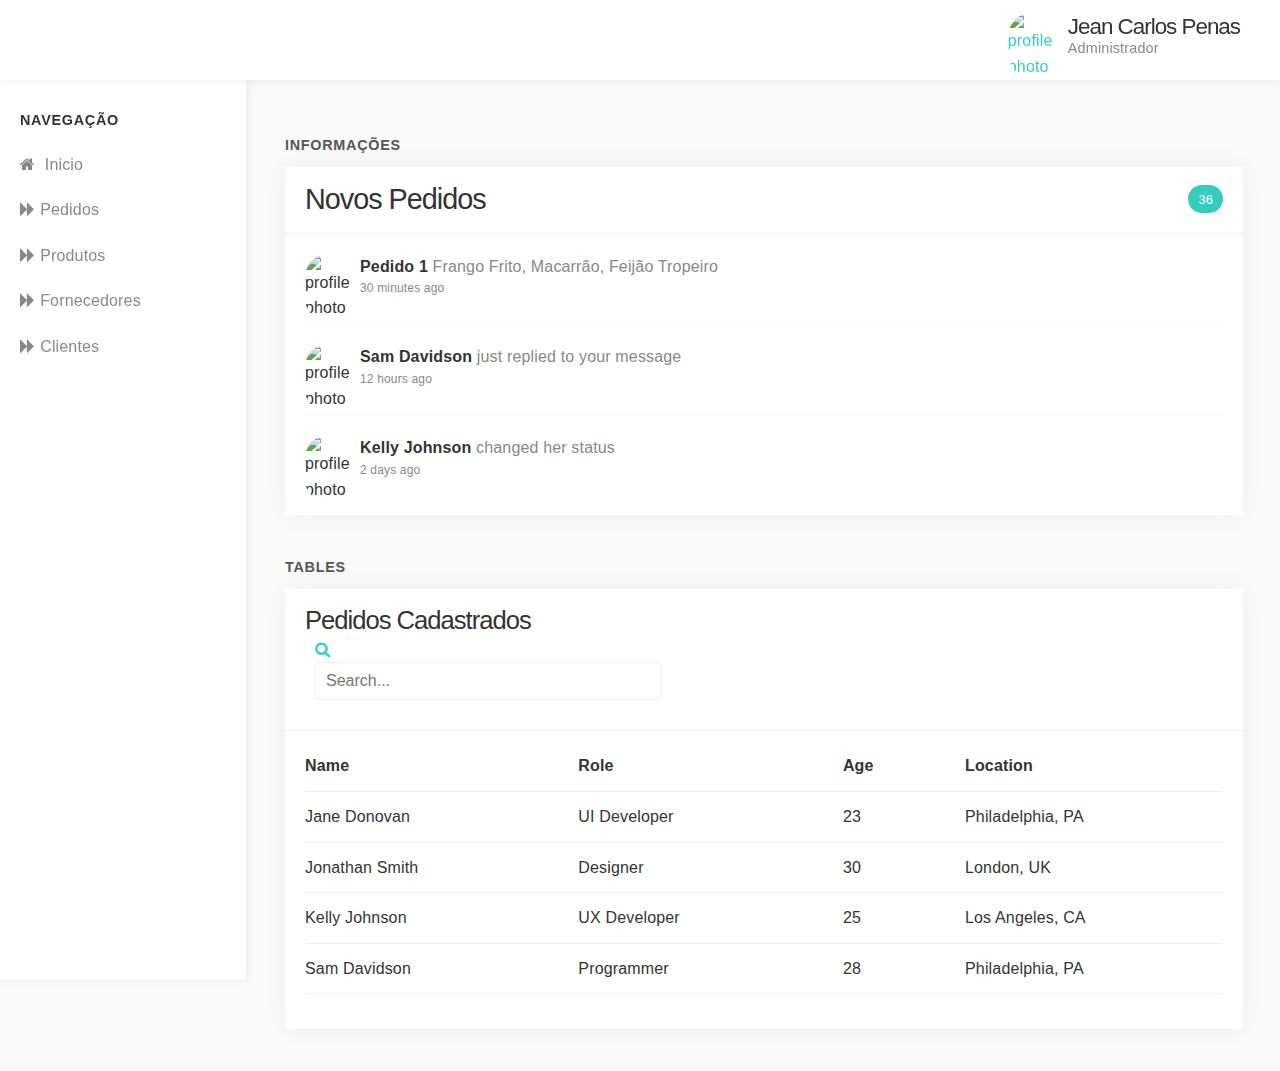
==== commit 23f6967f: "alteracao template" ====
--- a/src/main/webapp/admin/index.html
+++ b/src/main/webapp/admin/index.html
@@ -44,7 +44,7 @@
         </div>
         <div class="row">
             <div id="sidebar" class="column">
-                <h5>Navigation</h5>
+                <h5>Navegação</h5>
                 <ul>
                     <li><a href="#"><em class="fa fa-home"></em> Inicio</a></li>
 
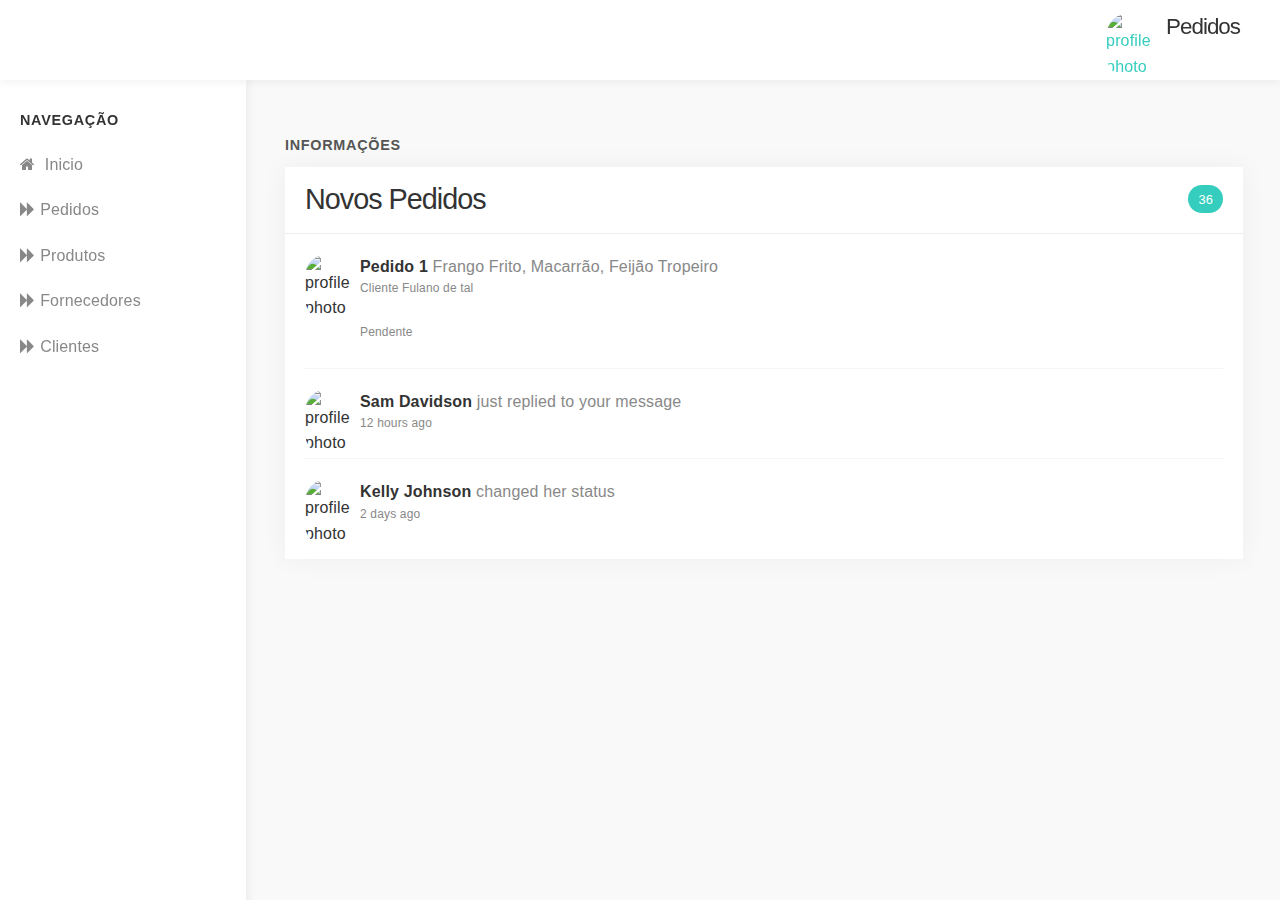
==== commit f9835956: "alteracao template" ====
--- a/src/main/webapp/admin/index.html
+++ b/src/main/webapp/admin/index.html
@@ -22,6 +22,10 @@
         <!--[if lt IE 9]>
         <script src="http://html5shim.googlecode.com/svn/trunk/html5.js"></script>
         <![endif]-->
+        
+         <script src="js/chart.min.js"></script>
+        <script src="js/chart-data.js"></script>
+        <script src="js/script.js"></script>
     </head>
 
     <body>
@@ -35,8 +39,8 @@
                     <div class="user-section"><a href="#">
                             <img src="http://via.placeholder.com/50x50" alt="profile photo" class="circle float-left profile-photo" width="50" height="auto">
                             <div class="username">
-                                <h4>Jean Carlos Penas</h4>
-                                <p>Administrador</p>
+                                <h4>Pedidos</h4>
+<!--                                <p>Administrador</p>-->
                             </div>
                         </a></div>
                 </div>
@@ -148,7 +152,8 @@
                                     <img src="http://via.placeholder.com/45x45" alt="profile photo" class="circle float-left profile-photo" width="45" height="auto">
                                     <div class="float-left ml-1">
                                         <p class="m-0"><strong>Pedido 1</strong> <span class="text-muted">Frango Frito, Macarrão, Feijão Tropeiro</span></p>
-                                        <p class="text-small text-muted">30 minutes ago</p>
+                                        <p class="text-small text-muted">Cliente Fulano de tal</p>
+                                        <p class="text-small text-muted">Pendente</p>
                                     </div>
                                     <div class="clearfix"></div>
                                     <hr class="m-0 mb-2" />
@@ -272,7 +277,7 @@
                                         </div>-->
 
                 <!--Tables-->
-                <h5 class="mt-2">Tables</h5><a class="anchor" name="tables"></a>
+<!--                <h5 class="mt-2">Tables</h5><a class="anchor" name="tables"></a>
                 <div class="row grid-responsive">
                     <div class="column ">
                         <div class="card">
@@ -322,7 +327,7 @@
                             </div>
                         </div>
                     </div>
-                </div>
+                </div>-->
 
                 <!--Grid-->
                 <!--                <h5 class="mt-2">Grid</h5><a class="anchor" name="grid"></a>
@@ -370,43 +375,7 @@
             </section>
         </div>
 
-        <script src="js/chart.min.js"></script>
-        <script src="js/chart-data.js"></script>
-        <script>
-            window.onload = function () {
-                var chart1 = document.getElementById("line-chart").getContext("2d");
-                window.myLine = new Chart(chart1).Line(lineChartData, {
-                    responsive: true,
-                    scaleLineColor: "rgba(0,0,0,.2)",
-                    scaleGridLineColor: "rgba(0,0,0,.05)",
-                    scaleFontColor: "#c5c7cc"
-                });
-                var chart2 = document.getElementById("bar-chart").getContext("2d");
-                window.myBar = new Chart(chart2).Bar(barChartData, {
-                    responsive: true,
-                    scaleLineColor: "rgba(0,0,0,.2)",
-                    scaleGridLineColor: "rgba(0,0,0,.05)",
-                    scaleFontColor: "#c5c7cc"
-                });
-                var chart4 = document.getElementById("pie-chart").getContext("2d");
-                window.myPie = new Chart(chart4).Pie(pieData, {
-                    responsive: true,
-                    segmentShowStroke: false
-                });
-                var chart5 = document.getElementById("radar-chart").getContext("2d");
-                window.myRadarChart = new Chart(chart5).Radar(radarData, {
-                    responsive: true,
-                    scaleLineColor: "rgba(0,0,0,.05)",
-                    angleLineColor: "rgba(0,0,0,.2)"
-                });
-                var chart6 = document.getElementById("polar-area-chart").getContext("2d");
-                window.myPolarAreaChart = new Chart(chart6).PolarArea(polarData, {
-                    responsive: true,
-                    scaleLineColor: "rgba(0,0,0,.2)",
-                    segmentShowStroke: false
-                });
-            };
-        </script>			
+       			
 
     </body>
 </html> 